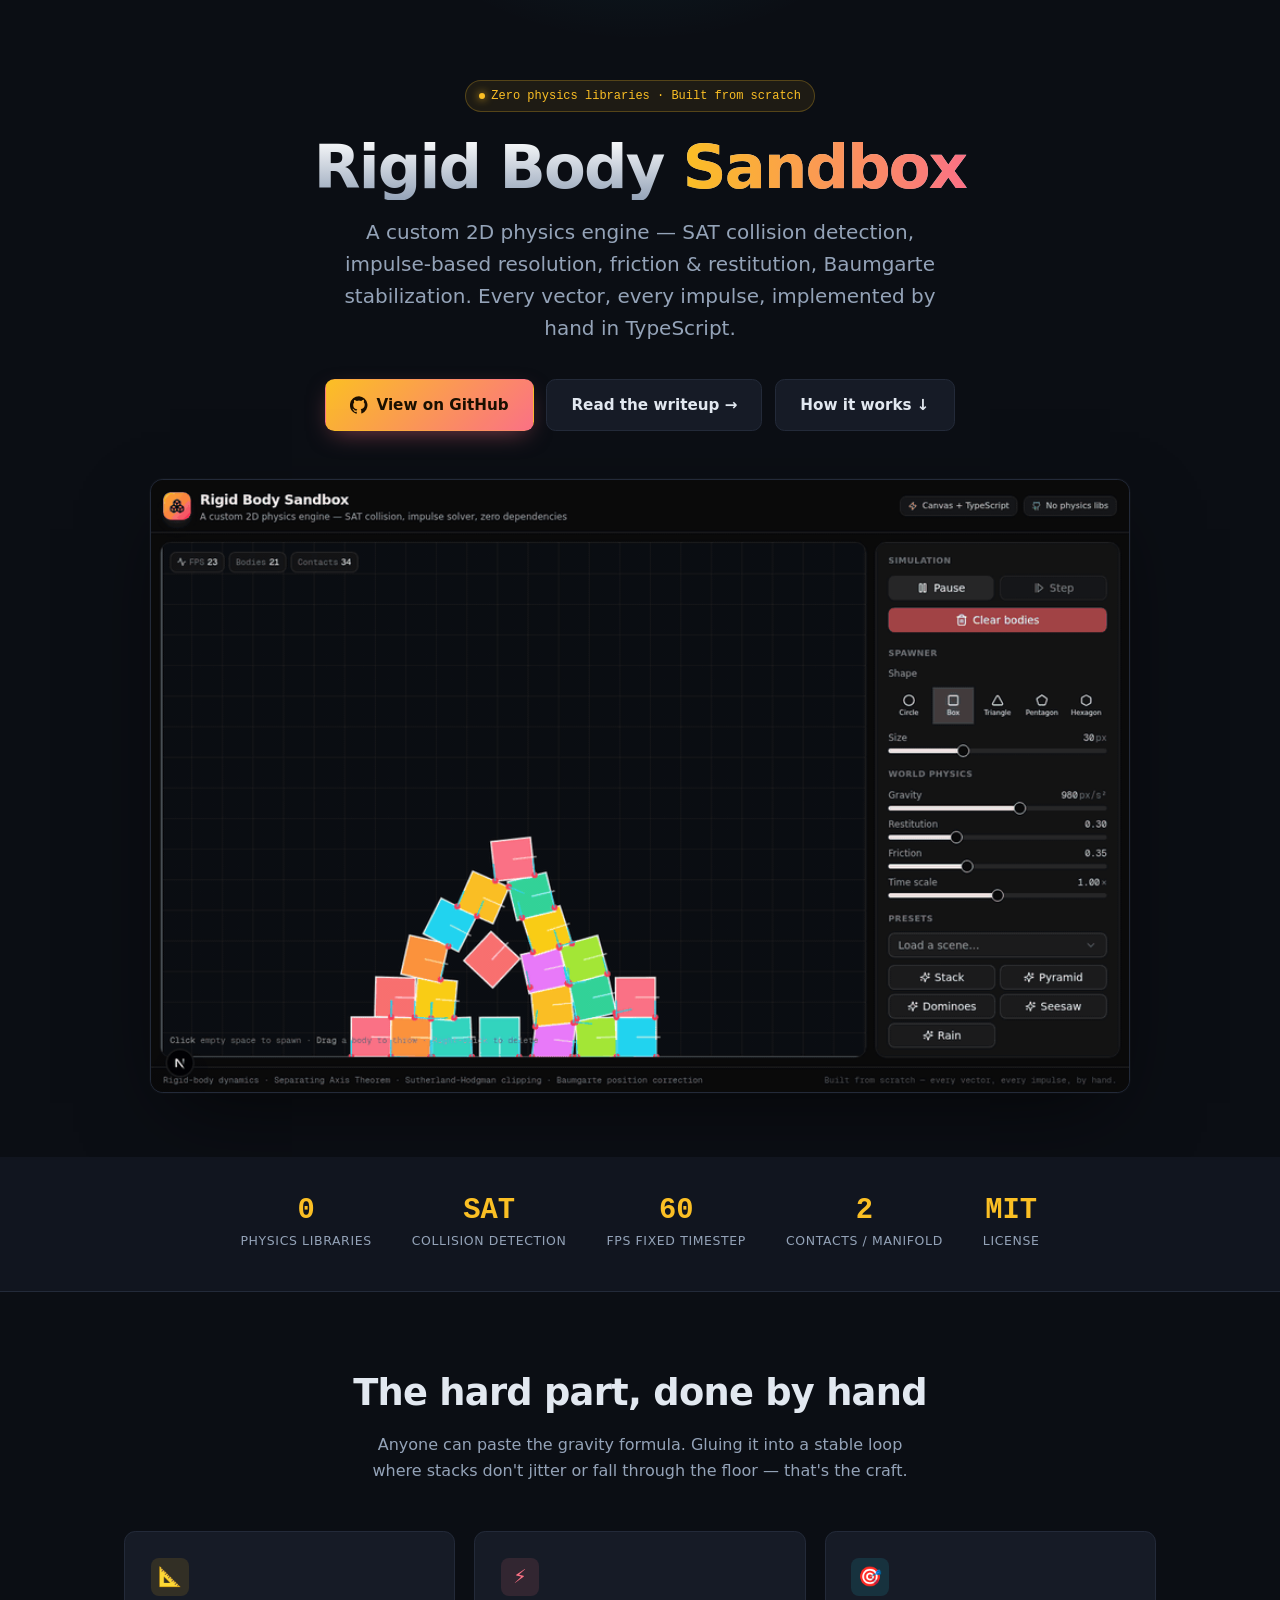
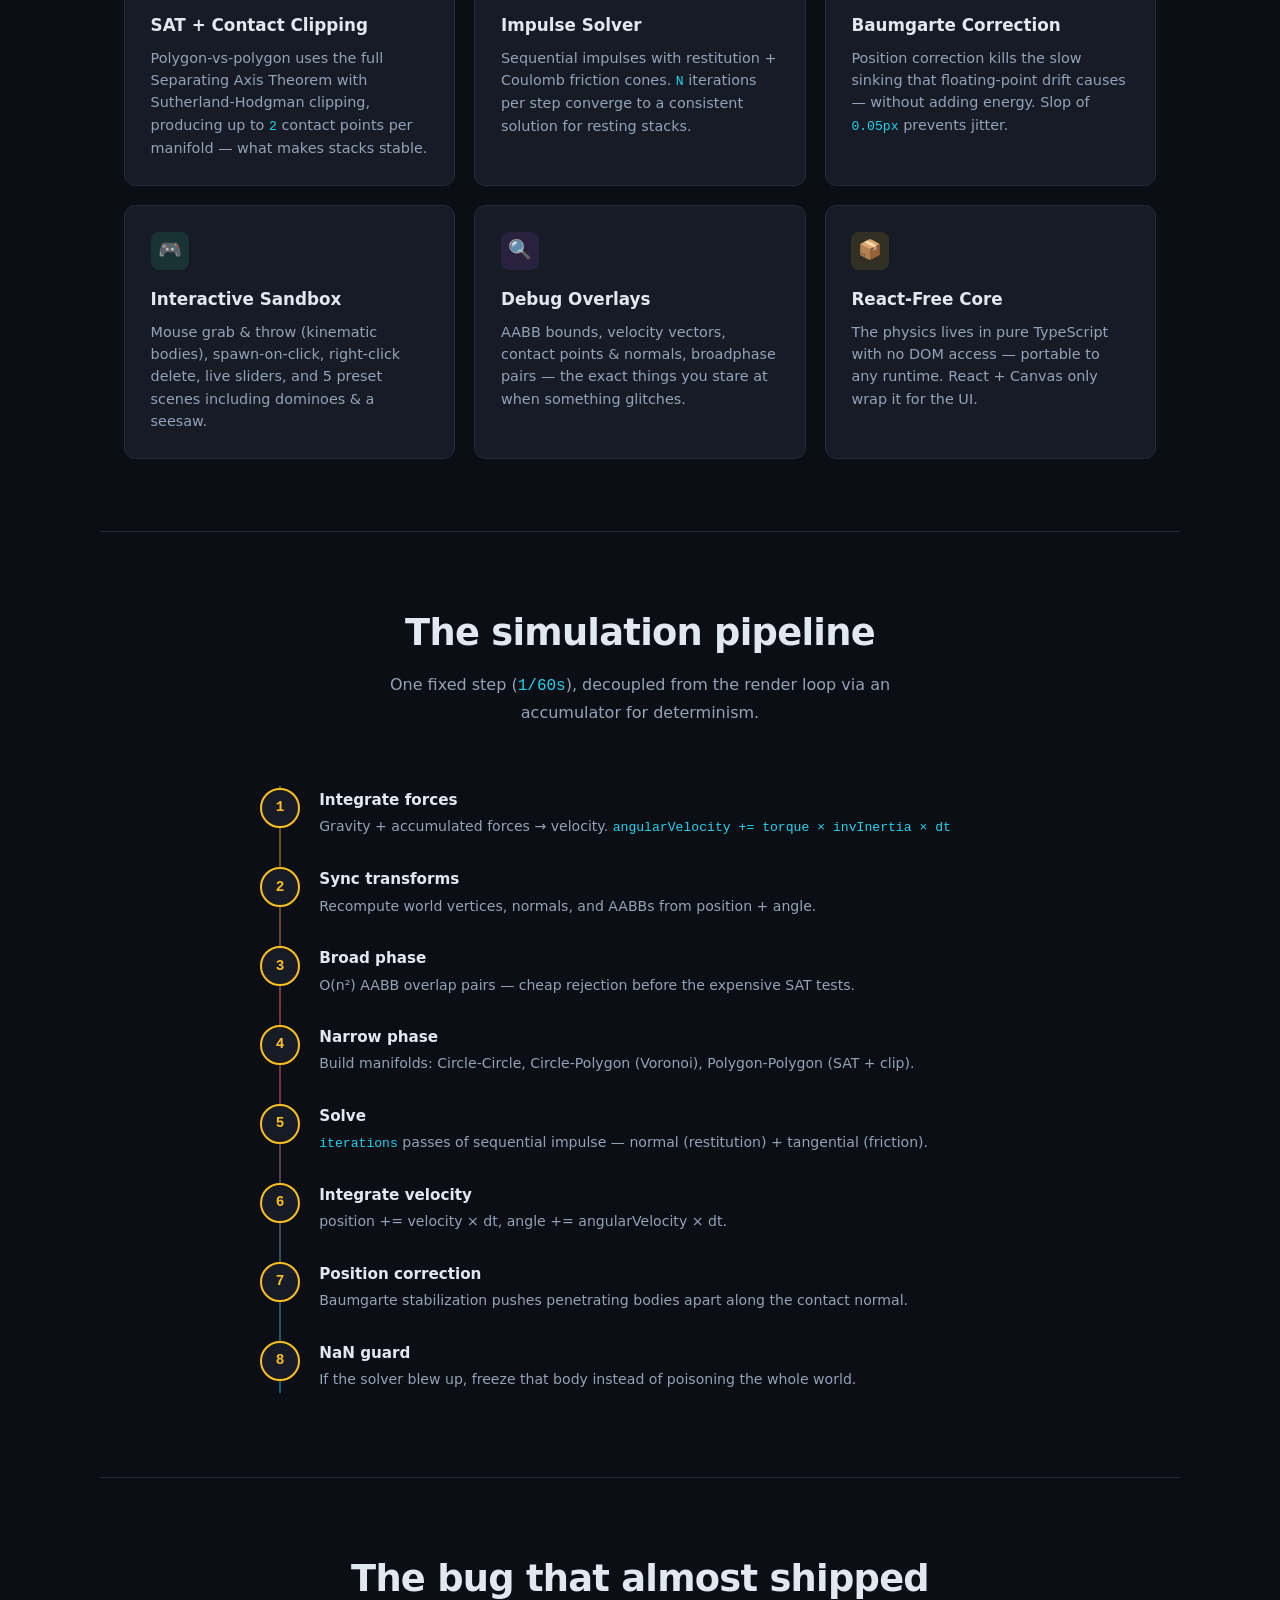
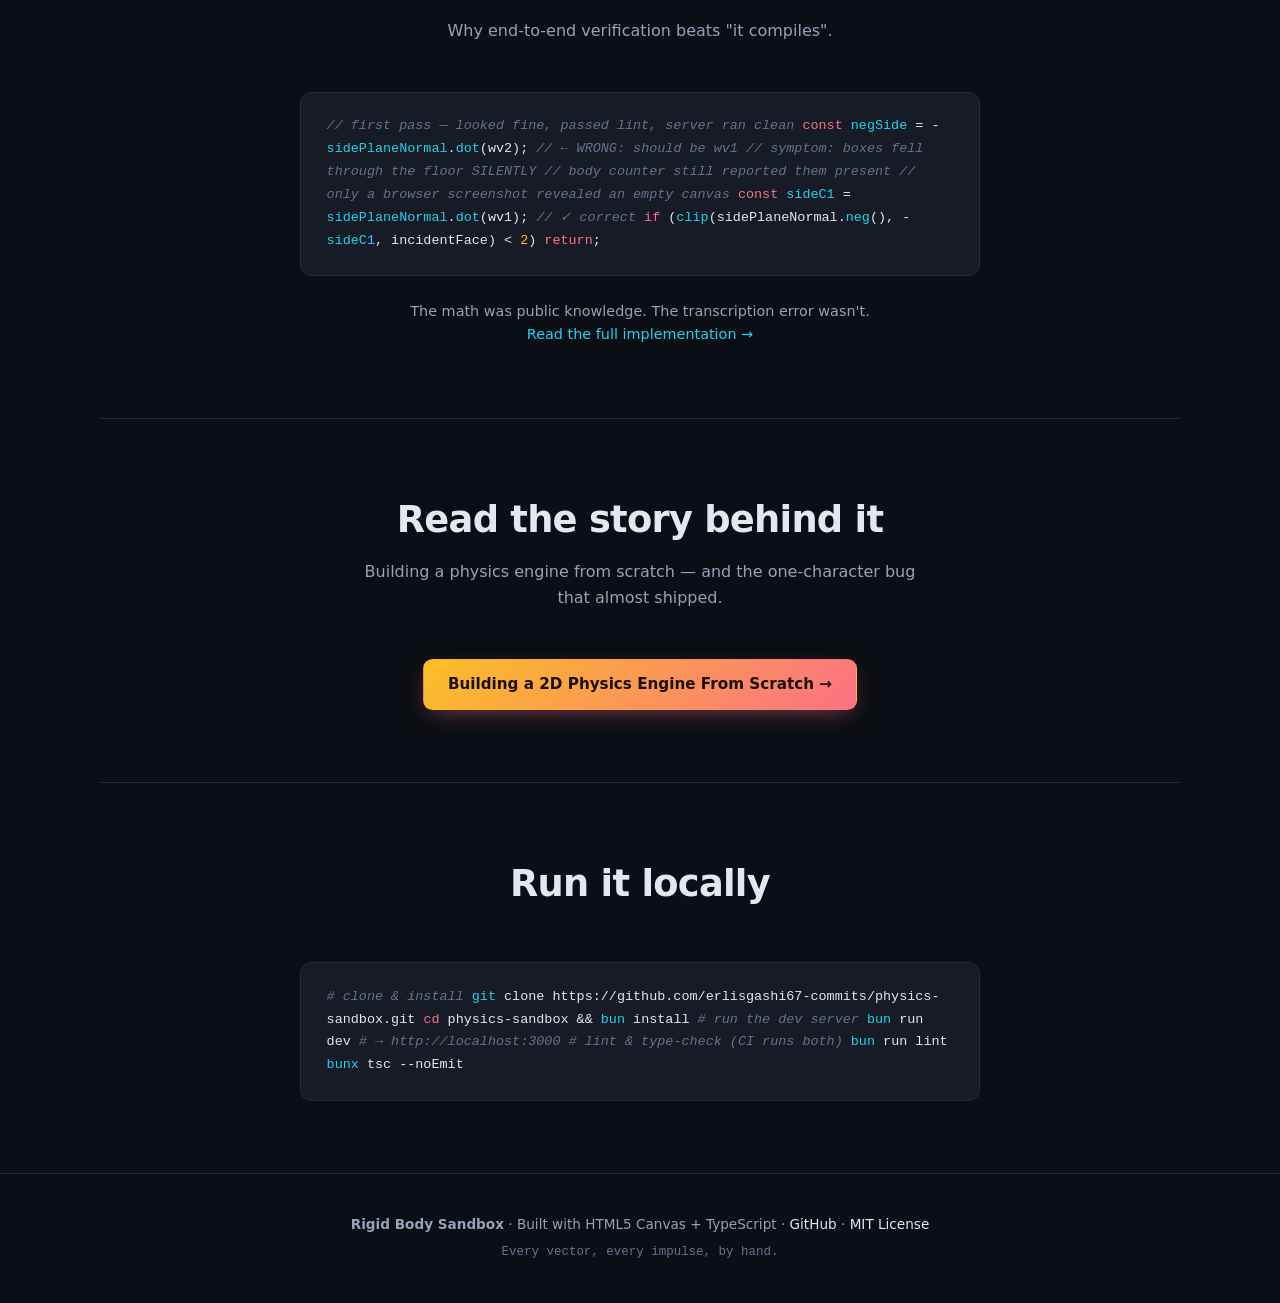
==== site/index.html @ 40014887 "docs: add Pages site source (site/) + blog writeup - site/: static GitHub Pages source (index.html +" ====
<!DOCTYPE html>
<html lang="en">
<head>
<meta charset="UTF-8" />
<meta name="viewport" content="width=device-width, initial-scale=1.0" />
<title>Rigid Body Sandbox — Custom 2D Physics Engine</title>
<meta name="description" content="A from-scratch 2D rigid-body physics engine built with HTML5 Canvas and TypeScript. SAT collision detection, impulse-based resolution, friction, restitution — zero physics libraries." />
<link rel="icon" href="https://z-cdn.chatglm.cn/z-ai/static/logo.svg" />
<style>
  :root {
    --bg: #0b0e14;
    --bg-2: #11151f;
    --card: #161b26;
    --border: #232a39;
    --text: #e2e8f0;
    --muted: #94a3b8;
    --accent: #fbbf24;
    --accent-2: #fb7185;
    --cyan: #22d3ee;
    --green: #34d399;
    --mono: ui-monospace, "SF Mono", Menlo, Consolas, "Liberation Mono", monospace;
    --sans: ui-sans-serif, system-ui, -apple-system, "Segoe UI", Roboto, sans-serif;
  }
  * { box-sizing: border-box; margin: 0; padding: 0; }
  html { scroll-behavior: smooth; }
  body {
    font-family: var(--sans);
    background: var(--bg);
    color: var(--text);
    line-height: 1.6;
    -webkit-font-smoothing: antialiased;
    overflow-x: hidden;
  }
  a { color: var(--cyan); text-decoration: none; }
  a:hover { text-decoration: underline; }

  .hero {
    position: relative;
    padding: 5rem 1.5rem 4rem;
    text-align: center;
    overflow: hidden;
  }
  .hero::before {
    content: "";
    position: absolute;
    inset: -40% -10% auto -10%;
    height: 600px;
    background:
      radial-gradient(ellipse 600px 300px at 30% 20%, rgba(251, 191, 36, 0.12), transparent 60%),
      radial-gradient(ellipse 500px 280px at 75% 30%, rgba(251, 113, 133, 0.10), transparent 60%),
      radial-gradient(ellipse 400px 240px at 50% 60%, rgba(34, 211, 238, 0.08), transparent 60%);
    pointer-events: none;
    z-index: 0;
  }
  .hero > * { position: relative; z-index: 1; }
  .badge {
    display: inline-flex;
    align-items: center;
    gap: 0.4rem;
    font-family: var(--mono);
    font-size: 0.75rem;
    color: var(--accent);
    background: rgba(251, 191, 36, 0.08);
    border: 1px solid rgba(251, 191, 36, 0.25);
    padding: 0.35rem 0.8rem;
    border-radius: 999px;
    margin-bottom: 1.5rem;
  }
  .badge::before {
    content: "";
    width: 6px; height: 6px;
    border-radius: 50%;
    background: var(--accent);
    box-shadow: 0 0 8px var(--accent);
  }
  h1 {
    font-size: clamp(2.2rem, 6vw, 3.8rem);
    font-weight: 800;
    letter-spacing: -0.03em;
    line-height: 1.05;
    margin-bottom: 1rem;
    background: linear-gradient(180deg, #fff 0%, #94a3b8 100%);
    -webkit-background-clip: text;
    background-clip: text;
    -webkit-text-fill-color: transparent;
  }
  .hero h1 .grad {
    background: linear-gradient(90deg, var(--accent), var(--accent-2));
    -webkit-background-clip: text;
    background-clip: text;
    -webkit-text-fill-color: transparent;
  }
  .tagline {
    font-size: clamp(1rem, 2vw, 1.25rem);
    color: var(--muted);
    max-width: 640px;
    margin: 0 auto 2.2rem;
  }
  .cta-row {
    display: flex;
    gap: 0.8rem;
    justify-content: center;
    flex-wrap: wrap;
    margin-bottom: 3rem;
  }
  .btn {
    display: inline-flex;
    align-items: center;
    gap: 0.5rem;
    padding: 0.8rem 1.5rem;
    border-radius: 0.6rem;
    font-weight: 600;
    font-size: 0.95rem;
    transition: all 0.2s;
    border: 1px solid transparent;
  }
  .btn-primary {
    background: linear-gradient(135deg, var(--accent), var(--accent-2));
    color: #1a0f00;
    box-shadow: 0 8px 24px -8px rgba(251, 113, 133, 0.5);
  }
  .btn-primary:hover { transform: translateY(-2px); text-decoration: none; box-shadow: 0 12px 28px -8px rgba(251, 113, 133, 0.6); }
  .btn-ghost {
    background: var(--card);
    color: var(--text);
    border-color: var(--border);
  }
  .btn-ghost:hover { border-color: var(--cyan); text-decoration: none; }

  .demo-frame {
    max-width: 980px;
    margin: 0 auto;
    border-radius: 0.8rem;
    overflow: hidden;
    border: 1px solid var(--border);
    box-shadow: 0 30px 80px -20px rgba(0,0,0,0.6), 0 0 0 1px rgba(255,255,255,0.02);
    background: var(--bg-2);
  }
  .demo-frame img { width: 100%; display: block; }

  .stats {
    display: flex;
    justify-content: center;
    gap: 2.5rem;
    flex-wrap: wrap;
    padding: 2.5rem 1.5rem;
    border-bottom: 1px solid var(--border);
    background: var(--bg-2);
  }
  .stat { text-align: center; }
  .stat .num {
    font-family: var(--mono);
    font-size: 1.8rem;
    font-weight: 700;
    color: var(--accent);
    line-height: 1;
  }
  .stat .lbl { font-size: 0.78rem; color: var(--muted); margin-top: 0.3rem; text-transform: uppercase; letter-spacing: 0.05em; }

  section { padding: 4.5rem 1.5rem; max-width: 1080px; margin: 0 auto; }
  .section-head { text-align: center; margin-bottom: 3rem; }
  .section-head h2 {
    font-size: clamp(1.6rem, 3.5vw, 2.3rem);
    font-weight: 700;
    letter-spacing: -0.02em;
    margin-bottom: 0.6rem;
  }
  .section-head p { color: var(--muted); max-width: 560px; margin: 0 auto; }

  .grid {
    display: grid;
    grid-template-columns: repeat(auto-fit, minmax(280px, 1fr));
    gap: 1.2rem;
  }
  .card {
    background: var(--card);
    border: 1px solid var(--border);
    border-radius: 0.7rem;
    padding: 1.6rem;
    transition: border-color 0.2s, transform 0.2s;
  }
  .card:hover { border-color: var(--accent); transform: translateY(-3px); }
  .card .ico {
    width: 38px; height: 38px;
    border-radius: 0.5rem;
    display: grid; place-items: center;
    margin-bottom: 1rem;
    font-size: 1.2rem;
  }
  .card h3 { font-size: 1.05rem; margin-bottom: 0.5rem; font-weight: 600; }
  .card p { color: var(--muted); font-size: 0.9rem; line-height: 1.55; }
  .card code { font-family: var(--mono); font-size: 0.82rem; color: var(--cyan); }

  .pipeline {
    max-width: 760px;
    margin: 0 auto;
    position: relative;
  }
  .pipeline::before {
    content: "";
    position: absolute;
    left: 19px;
    top: 12px;
    bottom: 12px;
    width: 2px;
    background: linear-gradient(180deg, var(--accent), var(--accent-2), var(--cyan));
    opacity: 0.4;
  }
  .step {
    display: flex;
    gap: 1.2rem;
    padding: 0.9rem 0;
    position: relative;
  }
  .step .dot {
    width: 40px; height: 40px;
    border-radius: 50%;
    background: var(--card);
    border: 2px solid var(--accent);
    display: grid; place-items: center;
    font-family: var(--mono);
    font-weight: 700;
    font-size: 0.9rem;
    color: var(--accent);
    flex-shrink: 0;
    z-index: 1;
  }
  .step .body h4 { font-size: 0.95rem; margin-bottom: 0.2rem; }
  .step .body p { color: var(--muted); font-size: 0.88rem; }
  .step .body code { font-family: var(--mono); color: var(--cyan); font-size: 0.82rem; }

  .codeblock {
    background: var(--card);
    border: 1px solid var(--border);
    border-radius: 0.7rem;
    padding: 1.4rem 1.6rem;
    font-family: var(--mono);
    font-size: 0.84rem;
    line-height: 1.7;
    overflow-x: auto;
    max-width: 680px;
    margin: 0 auto;
  }
  .codeblock .c-kw { color: var(--accent-2); }
  .codeblock .c-fn { color: var(--cyan); }
  .codeblock .c-str { color: var(--green); }
  .codeblock .c-com { color: #64748b; font-style: italic; }
  .codeblock .c-num { color: var(--accent); }

  footer {
    border-top: 1px solid var(--border);
    padding: 2.5rem 1.5rem;
    text-align: center;
    color: var(--muted);
    font-size: 0.85rem;
  }
  footer a { color: var(--text); }

  @media (max-width: 600px) {
    .hero { padding: 3rem 1rem 2.5rem; }
    section { padding: 3rem 1rem; }
    .stats { gap: 1.5rem; }
  }
</style>
</head>
<body>

<header class="hero">
  <span class="badge">Zero physics libraries · Built from scratch</span>
  <h1>Rigid Body <span class="grad">Sandbox</span></h1>
  <p class="tagline">
    A custom 2D physics engine — SAT collision detection, impulse-based
    resolution, friction &amp; restitution, Baumgarte stabilization.
    Every vector, every impulse, implemented by hand in TypeScript.
  </p>
  <div class="cta-row">
    <a class="btn btn-primary" href="https://github.com/erlisgashi67-commits/physics-sandbox">
      <svg width="18" height="18" viewBox="0 0 24 24" fill="currentColor"><path d="M12 .3a12 12 0 0 0-3.8 23.4c.6.1.8-.3.8-.6v-2c-3.3.7-4-1.6-4-1.6-.6-1.4-1.4-1.8-1.4-1.8-1-.7.1-.7.1-.7 1.2.1 1.9 1.2 1.9 1.2 1 1.8 2.8 1.3 3.5 1 .1-.8.4-1.3.7-1.6-2.7-.3-5.5-1.3-5.5-6 0-1.2.5-2.3 1.3-3.1-.2-.4-.6-1.6 0-3.2 0 0 1-.3 3.4 1.2a11.5 11.5 0 0 1 6 0C17.3 4.7 18.3 5 18.3 5c.7 1.6.2 2.8 0 3.2.9.8 1.3 1.9 1.3 3.1 0 4.6-2.8 5.7-5.5 6 .5.4.9 1 .9 2.2v3.3c0 .3.2.7.8.6A12 12 0 0 0 12 .3"/></svg>
      View on GitHub
    </a>
    <a class="btn btn-ghost" href="blog.html">
      Read the writeup →
    </a>
    <a class="btn btn-ghost" href="#how-it-works">
      How it works ↓
    </a>
  </div>
  <div class="demo-frame">
    <img src="demo.gif" alt="Animated demo: a 21-box pyramid forming and settling, then shown with AABB debug overlays" />
  </div>
</header>

<div class="stats">
  <div class="stat"><div class="num">0</div><div class="lbl">Physics libraries</div></div>
  <div class="stat"><div class="num">SAT</div><div class="lbl">Collision detection</div></div>
  <div class="stat"><div class="num">60</div><div class="lbl">FPS fixed timestep</div></div>
  <div class="stat"><div class="num">2</div><div class="lbl">Contacts / manifold</div></div>
  <div class="stat"><div class="num">MIT</div><div class="lbl">License</div></div>
</div>

<section>
  <div class="section-head">
    <h2>The hard part, done by hand</h2>
    <p>Anyone can paste the gravity formula. Gluing it into a stable loop where stacks don't jitter or fall through the floor — that's the craft.</p>
  </div>
  <div class="grid">
    <div class="card">
      <div class="ico" style="background:rgba(251,191,36,0.12);color:var(--accent)">📐</div>
      <h3>SAT + Contact Clipping</h3>
      <p>Polygon-vs-polygon uses the full Separating Axis Theorem with Sutherland-Hodgman clipping, producing up to <code>2</code> contact points per manifold — what makes stacks stable.</p>
    </div>
    <div class="card">
      <div class="ico" style="background:rgba(251,113,133,0.12);color:var(--accent-2)">⚡</div>
      <h3>Impulse Solver</h3>
      <p>Sequential impulses with restitution + Coulomb friction cones. <code>N</code> iterations per step converge to a consistent solution for resting stacks.</p>
    </div>
    <div class="card">
      <div class="ico" style="background:rgba(34,211,238,0.12);color:var(--cyan)">🎯</div>
      <h3>Baumgarte Correction</h3>
      <p>Position correction kills the slow sinking that floating-point drift causes — without adding energy. Slop of <code>0.05px</code> prevents jitter.</p>
    </div>
    <div class="card">
      <div class="ico" style="background:rgba(52,211,153,0.12);color:var(--green)">🎮</div>
      <h3>Interactive Sandbox</h3>
      <p>Mouse grab &amp; throw (kinematic bodies), spawn-on-click, right-click delete, live sliders, and 5 preset scenes including dominoes &amp; a seesaw.</p>
    </div>
    <div class="card">
      <div class="ico" style="background:rgba(168,85,247,0.12);color:#a855f7">🔍</div>
      <h3>Debug Overlays</h3>
      <p>AABB bounds, velocity vectors, contact points &amp; normals, broadphase pairs — the exact things you stare at when something glitches.</p>
    </div>
    <div class="card">
      <div class="ico" style="background:rgba(251,191,36,0.12);color:var(--accent)">📦</div>
      <h3>React-Free Core</h3>
      <p>The physics lives in pure TypeScript with no DOM access — portable to any runtime. React + Canvas only wrap it for the UI.</p>
    </div>
  </div>
</section>

<section id="how-it-works" style="border-top:1px solid var(--border)">
  <div class="section-head">
    <h2>The simulation pipeline</h2>
    <p>One fixed step (<code style="font-family:var(--mono);color:var(--cyan)">1/60s</code>), decoupled from the render loop via an accumulator for determinism.</p>
  </div>
  <div class="pipeline">
    <div class="step"><div class="dot">1</div><div class="body"><h4>Integrate forces</h4><p>Gravity + accumulated forces → velocity. <code>angularVelocity += torque × invInertia × dt</code></p></div></div>
    <div class="step"><div class="dot">2</div><div class="body"><h4>Sync transforms</h4><p>Recompute world vertices, normals, and AABBs from position + angle.</p></div></div>
    <div class="step"><div class="dot">3</div><div class="body"><h4>Broad phase</h4><p>O(n²) AABB overlap pairs — cheap rejection before the expensive SAT tests.</p></div></div>
    <div class="step"><div class="dot">4</div><div class="body"><h4>Narrow phase</h4><p>Build manifolds: Circle-Circle, Circle-Polygon (Voronoi), Polygon-Polygon (SAT + clip).</p></div></div>
    <div class="step"><div class="dot">5</div><div class="body"><h4>Solve</h4><p><code>iterations</code> passes of sequential impulse — normal (restitution) + tangential (friction).</p></div></div>
    <div class="step"><div class="dot">6</div><div class="body"><h4>Integrate velocity</h4><p>position += velocity × dt, angle += angularVelocity × dt.</p></div></div>
    <div class="step"><div class="dot">7</div><div class="body"><h4>Position correction</h4><p>Baumgarte stabilization pushes penetrating bodies apart along the contact normal.</p></div></div>
    <div class="step"><div class="dot">8</div><div class="body"><h4>NaN guard</h4><p>If the solver blew up, freeze that body instead of poisoning the whole world.</p></div></div>
  </div>
</section>

<section style="border-top:1px solid var(--border)">
  <div class="section-head">
    <h2>The bug that almost shipped</h2>
    <p>Why end-to-end verification beats "it compiles".</p>
  </div>
  <div class="codeblock">
<span class="c-com">// first pass — looked fine, passed lint, server ran clean</span>
<span class="c-kw">const</span> <span class="c-fn">negSide</span> = -<span class="c-fn">sidePlaneNormal</span>.<span class="c-fn">dot</span>(wv2);  <span class="c-com">// ← WRONG: should be wv1</span>

<span class="c-com">// symptom: boxes fell through the floor SILENTLY</span>
<span class="c-com">// body counter still reported them present</span>
<span class="c-com">// only a browser screenshot revealed an empty canvas</span>

<span class="c-kw">const</span> <span class="c-fn">sideC1</span> = <span class="c-fn">sidePlaneNormal</span>.<span class="c-fn">dot</span>(wv1);  <span class="c-com">// ✓ correct</span>
<span class="c-kw">if</span> (<span class="c-fn">clip</span>(sidePlaneNormal.<span class="c-fn">neg</span>(), -<span class="c-fn">sideC1</span>, incidentFace) &lt; <span class="c-num">2</span>) <span class="c-kw">return</span>;
  </div>
  <p style="text-align:center;color:var(--muted);margin-top:1.5rem;font-size:0.9rem;">
    The math was public knowledge. The transcription error wasn't.<br>
    <a href="https://github.com/erlisgashi67-commits/physics-sandbox/blob/main/src/lib/physics/manifold.ts">Read the full implementation →</a>
  </p>
</section>

<section style="border-top:1px solid var(--border);text-align:center;">
  <div class="section-head">
    <h2>Read the story behind it</h2>
    <p>Building a physics engine from scratch — and the one-character bug that almost shipped.</p>
  </div>
  <a class="btn btn-primary" href="blog.html">
    Building a 2D Physics Engine From Scratch →
  </a>
</section>

<section style="border-top:1px solid var(--border);text-align:center;">
  <div class="section-head">
    <h2>Run it locally</h2>
  </div>
  <div class="codeblock" style="text-align:left;">
<span class="c-com"># clone &amp; install</span>
<span class="c-fn">git</span> clone https://github.com/erlisgashi67-commits/physics-sandbox.git
<span class="c-kw">cd</span> physics-sandbox && <span class="c-fn">bun</span> install

<span class="c-com"># run the dev server</span>
<span class="c-fn">bun</span> run dev    <span class="c-com"># → http://localhost:3000</span>

<span class="c-com"># lint &amp; type-check (CI runs both)</span>
<span class="c-fn">bun</span> run lint
<span class="c-fn">bunx</span> tsc --noEmit
  </div>
</section>

<footer>
  <p>
    <strong>Rigid Body Sandbox</strong> · Built with HTML5 Canvas + TypeScript ·
    <a href="https://github.com/erlisgashi67-commits/physics-sandbox">GitHub</a> ·
    <a href="https://github.com/erlisgashi67-commits/physics-sandbox/blob/main/LICENSE">MIT License</a>
  </p>
  <p style="margin-top:0.5rem;color:#64748b;font-family:var(--mono);font-size:0.78rem;">
    Every vector, every impulse, by hand.
  </p>
</footer>

</body>
</html>
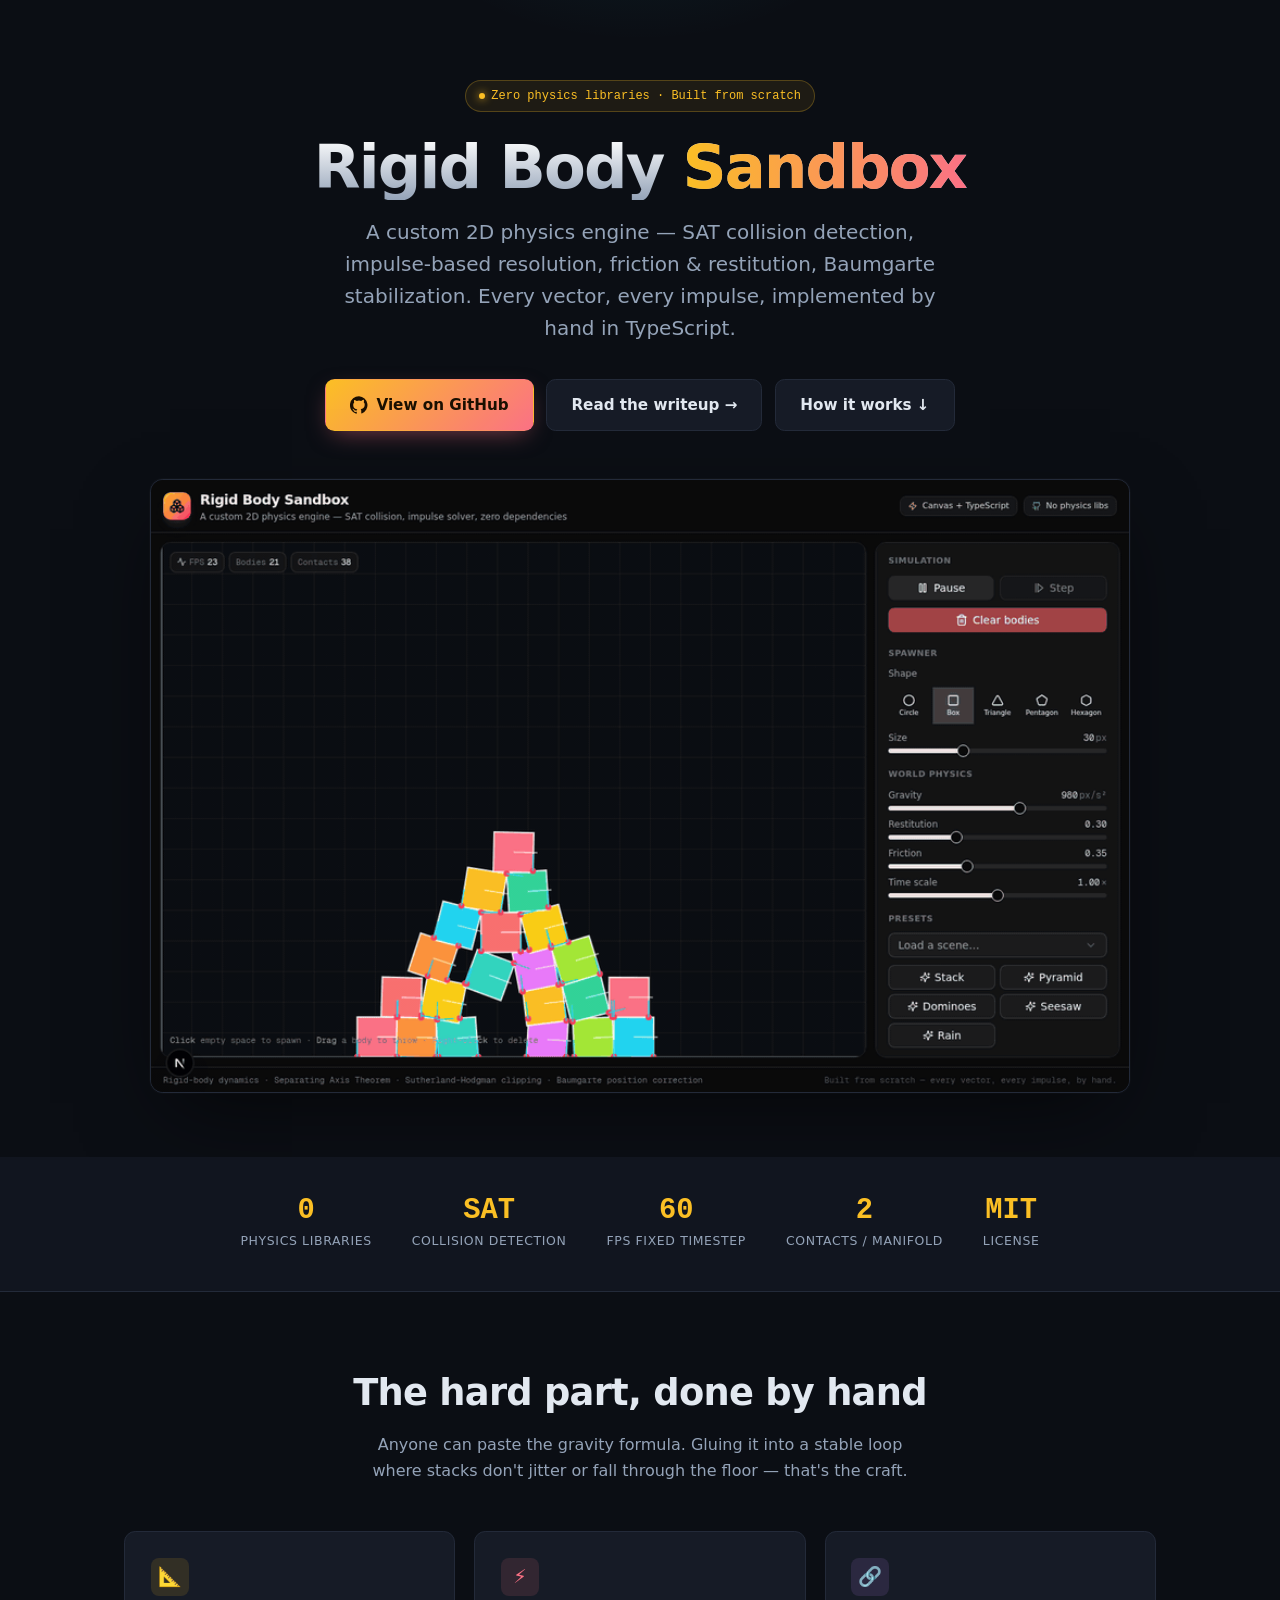
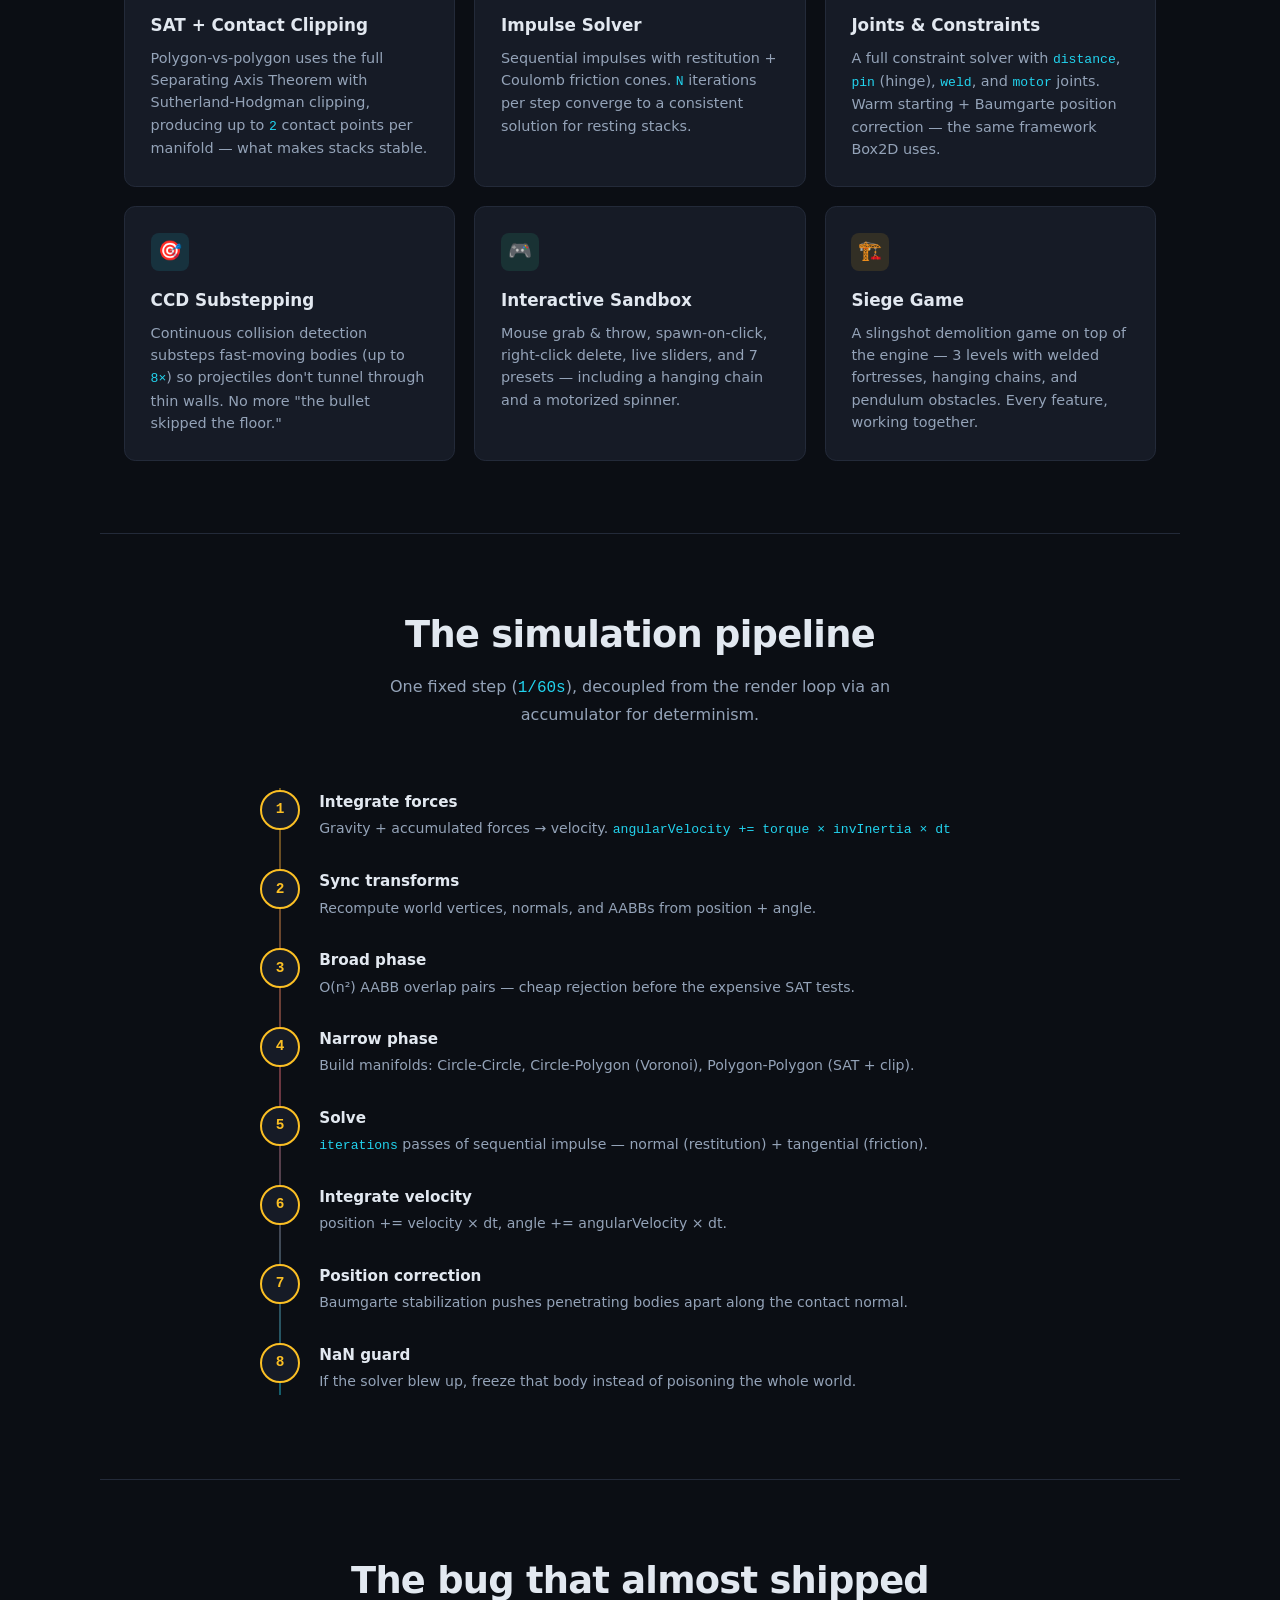
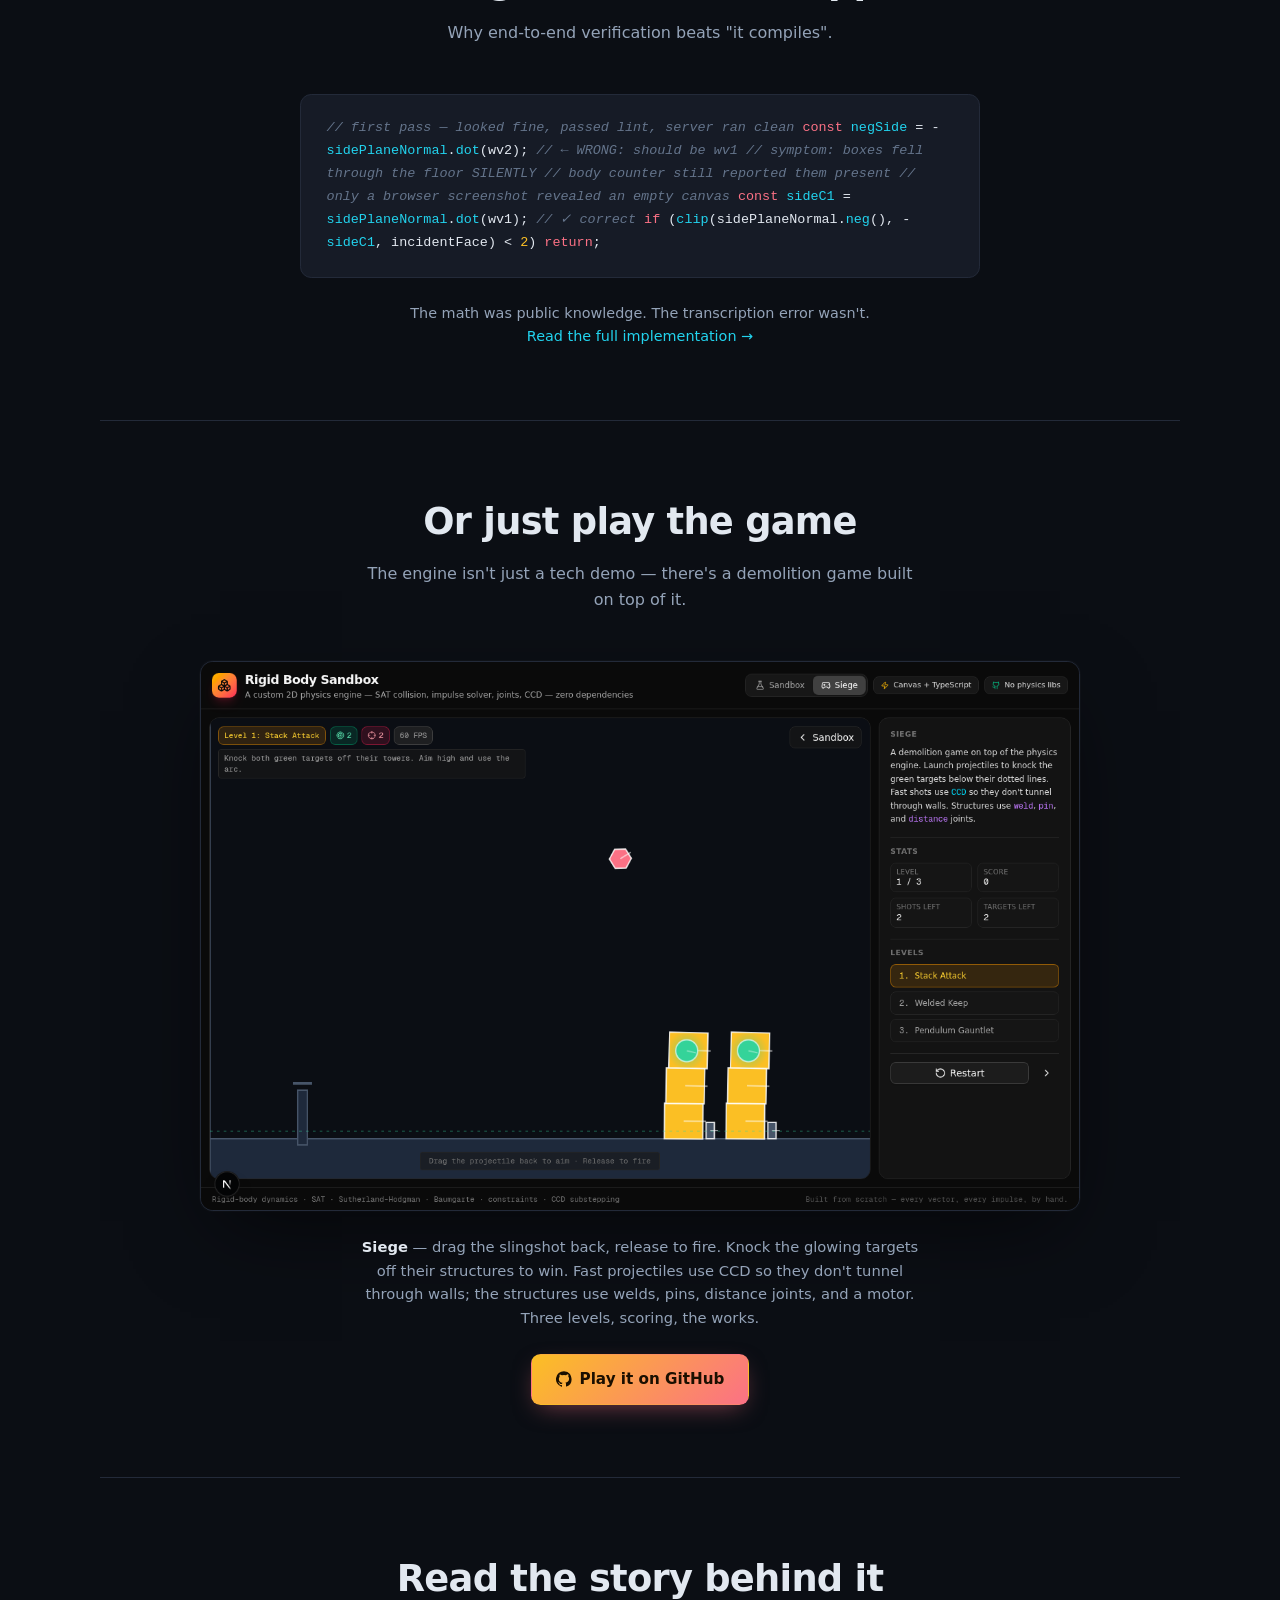
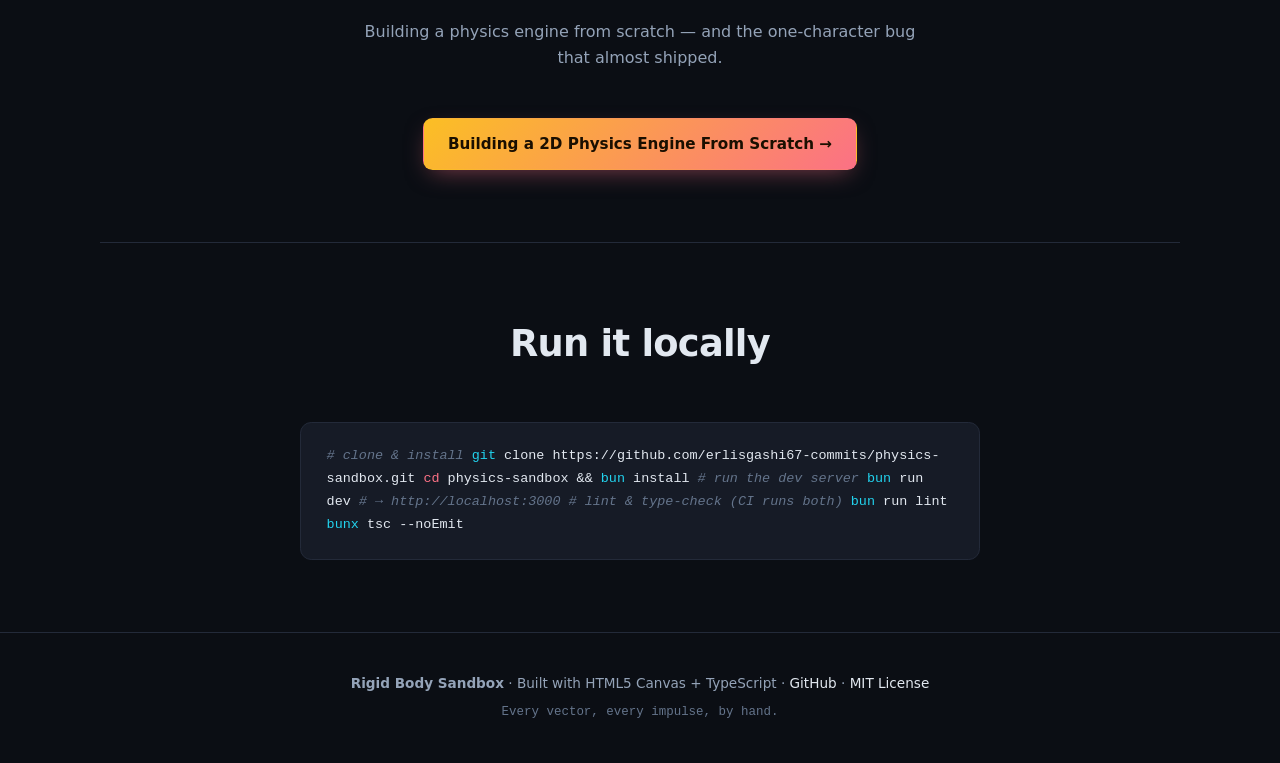
==== commit 64118b10: "docs: refresh README + Pages site with joints, CCD, and the Siege game README: - Add constraints.ts " ====
--- a/site/index.html
+++ b/site/index.html
@@ -315,24 +315,24 @@
       <p>Sequential impulses with restitution + Coulomb friction cones. <code>N</code> iterations per step converge to a consistent solution for resting stacks.</p>
     </div>
     <div class="card">
+      <div class="ico" style="background:rgba(192,132,252,0.12);color:#c084fc">🔗</div>
+      <h3>Joints &amp; Constraints</h3>
+      <p>A full constraint solver with <code>distance</code>, <code>pin</code> (hinge), <code>weld</code>, and <code>motor</code> joints. Warm starting + Baumgarte position correction — the same framework Box2D uses.</p>
+    </div>
+    <div class="card">
       <div class="ico" style="background:rgba(34,211,238,0.12);color:var(--cyan)">🎯</div>
-      <h3>Baumgarte Correction</h3>
-      <p>Position correction kills the slow sinking that floating-point drift causes — without adding energy. Slop of <code>0.05px</code> prevents jitter.</p>
+      <h3>CCD Substepping</h3>
+      <p>Continuous collision detection substeps fast-moving bodies (up to <code>8×</code>) so projectiles don't tunnel through thin walls. No more "the bullet skipped the floor."</p>
     </div>
     <div class="card">
       <div class="ico" style="background:rgba(52,211,153,0.12);color:var(--green)">🎮</div>
       <h3>Interactive Sandbox</h3>
-      <p>Mouse grab &amp; throw (kinematic bodies), spawn-on-click, right-click delete, live sliders, and 5 preset scenes including dominoes &amp; a seesaw.</p>
-    </div>
-    <div class="card">
-      <div class="ico" style="background:rgba(168,85,247,0.12);color:#a855f7">🔍</div>
-      <h3>Debug Overlays</h3>
-      <p>AABB bounds, velocity vectors, contact points &amp; normals, broadphase pairs — the exact things you stare at when something glitches.</p>
-    </div>
-    <div class="card">
-      <div class="ico" style="background:rgba(251,191,36,0.12);color:var(--accent)">📦</div>
-      <h3>React-Free Core</h3>
-      <p>The physics lives in pure TypeScript with no DOM access — portable to any runtime. React + Canvas only wrap it for the UI.</p>
+      <p>Mouse grab &amp; throw, spawn-on-click, right-click delete, live sliders, and 7 presets — including a hanging chain and a motorized spinner.</p>
+    </div>
+    <div class="card">
+      <div class="ico" style="background:rgba(251,191,36,0.12);color:var(--accent)">🏗️</div>
+      <h3>Siege Game</h3>
+      <p>A slingshot demolition game on top of the engine — 3 levels with welded fortresses, hanging chains, and pendulum obstacles. Every feature, working together.</p>
     </div>
   </div>
 </section>
@@ -374,6 +374,26 @@
     The math was public knowledge. The transcription error wasn't.<br>
     <a href="https://github.com/erlisgashi67-commits/physics-sandbox/blob/main/src/lib/physics/manifold.ts">Read the full implementation →</a>
   </p>
+</section>
+
+<section style="border-top:1px solid var(--border);text-align:center;">
+  <div class="section-head">
+    <h2>Or just play the game</h2>
+    <p>The engine isn't just a tech demo — there's a demolition game built on top of it.</p>
+  </div>
+  <div class="demo-frame" style="max-width:880px;margin-bottom:1.5rem;">
+    <img src="siege.png" alt="Siege game: a slingshot projectile mid-flight toward a tower of boxes with a glowing green target" />
+  </div>
+  <p style="color:var(--muted);max-width:560px;margin:0 auto 1.5rem;font-size:0.92rem;">
+    <strong style="color:var(--text);">Siege</strong> — drag the slingshot back, release to fire.
+    Knock the glowing targets off their structures to win. Fast projectiles use CCD so they
+    don't tunnel through walls; the structures use welds, pins, distance joints, and a motor.
+    Three levels, scoring, the works.
+  </p>
+  <a class="btn btn-primary" href="https://github.com/erlisgashi67-commits/physics-sandbox">
+    <svg width="16" height="16" viewBox="0 0 24 24" fill="currentColor"><path d="M12 .3a12 12 0 0 0-3.8 23.4c.6.1.8-.3.8-.6v-2c-3.3.7-4-1.6-4-1.6-.6-1.4-1.4-1.8-1.4-1.8-1-.7.1-.7.1-.7 1.2.1 1.9 1.2 1.9 1.2 1 1.8 2.8 1.3 3.5 1 .1-.8.4-1.3.7-1.6-2.7-.3-5.5-1.3-5.5-6 0-1.2.5-2.3 1.3-3.1-.2-.4-.6-1.6 0-3.2 0 0 1-.3 3.4 1.2a11.5 11.5 0 0 1 6 0C17.3 4.7 18.3 5 18.3 5c.7 1.6.2 2.8 0 3.2.9.8 1.3 1.9 1.3 3.1 0 4.6-2.8 5.7-5.5 6 .5.4.9 1 .9 2.2v3.3c0 .3.2.7.8.6A12 12 0 0 0 12 .3"/></svg>
+    Play it on GitHub
+  </a>
 </section>
 
 <section style="border-top:1px solid var(--border);text-align:center;">
